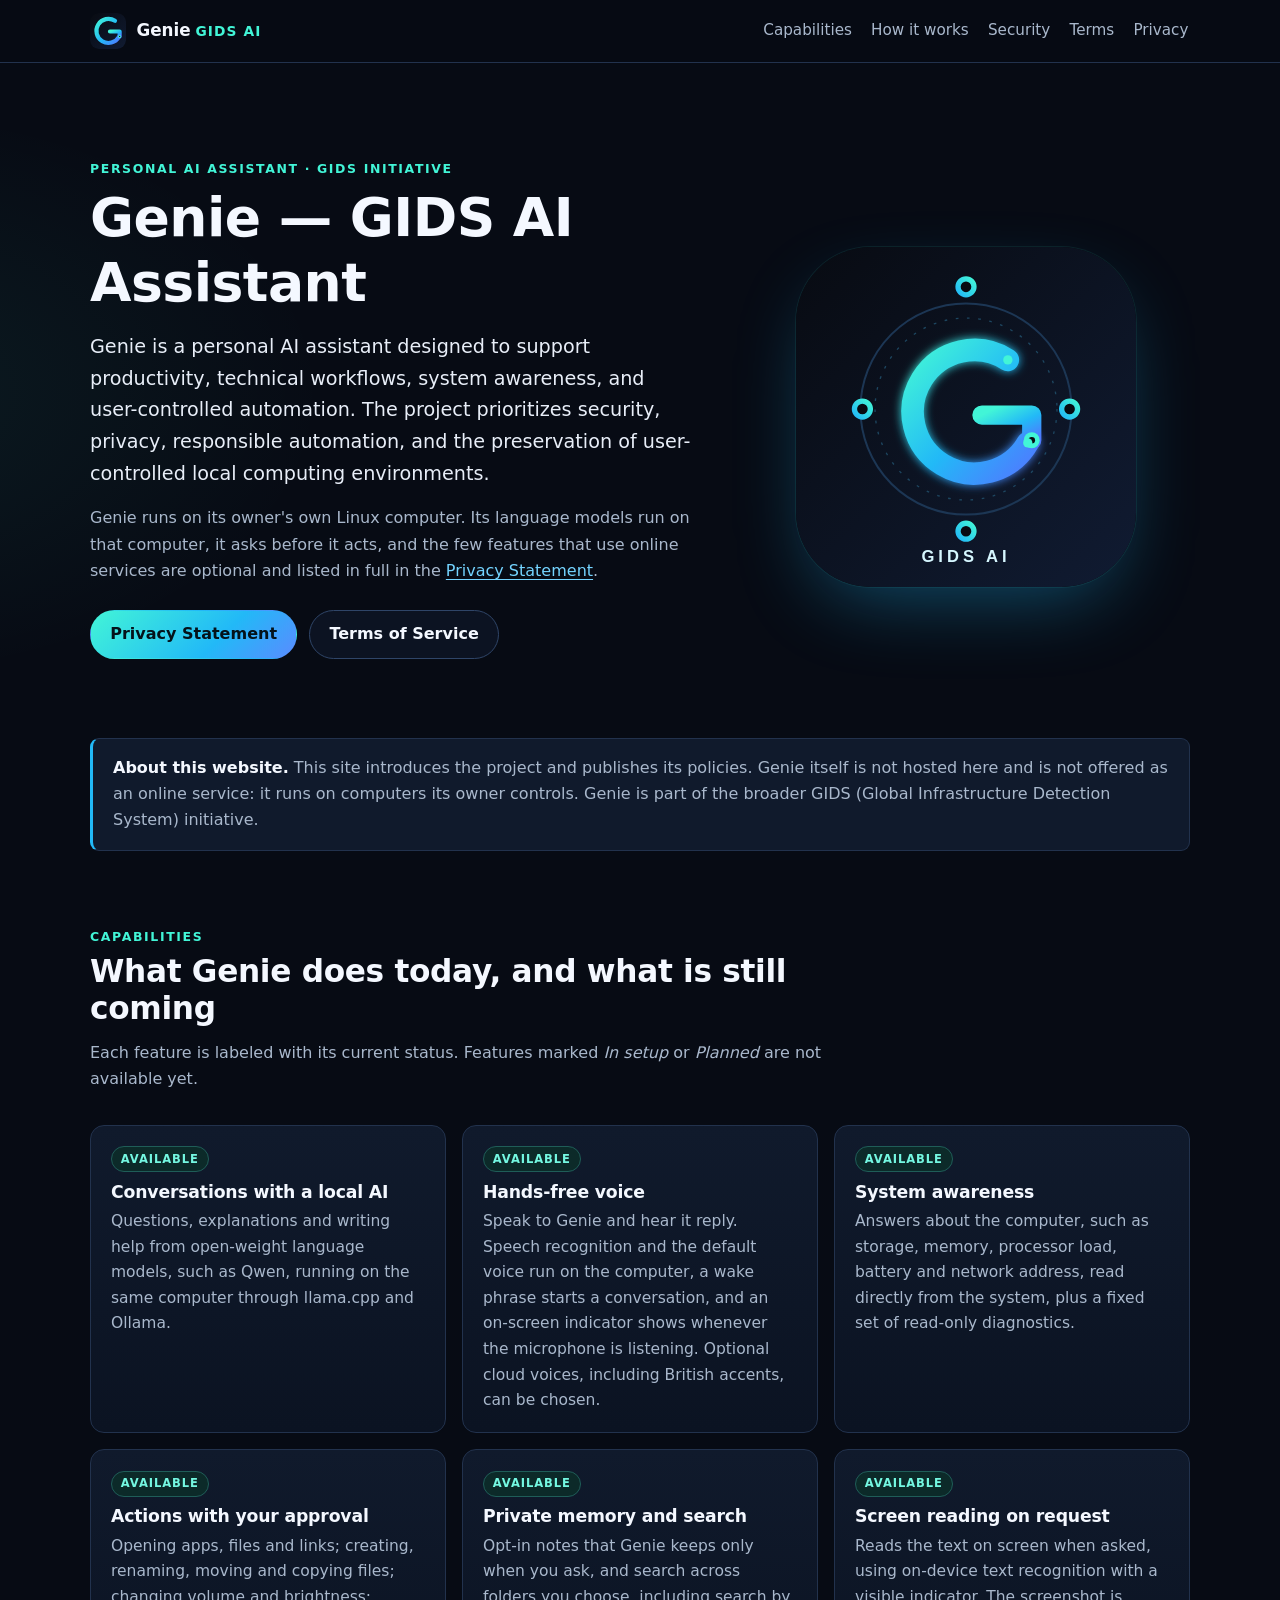
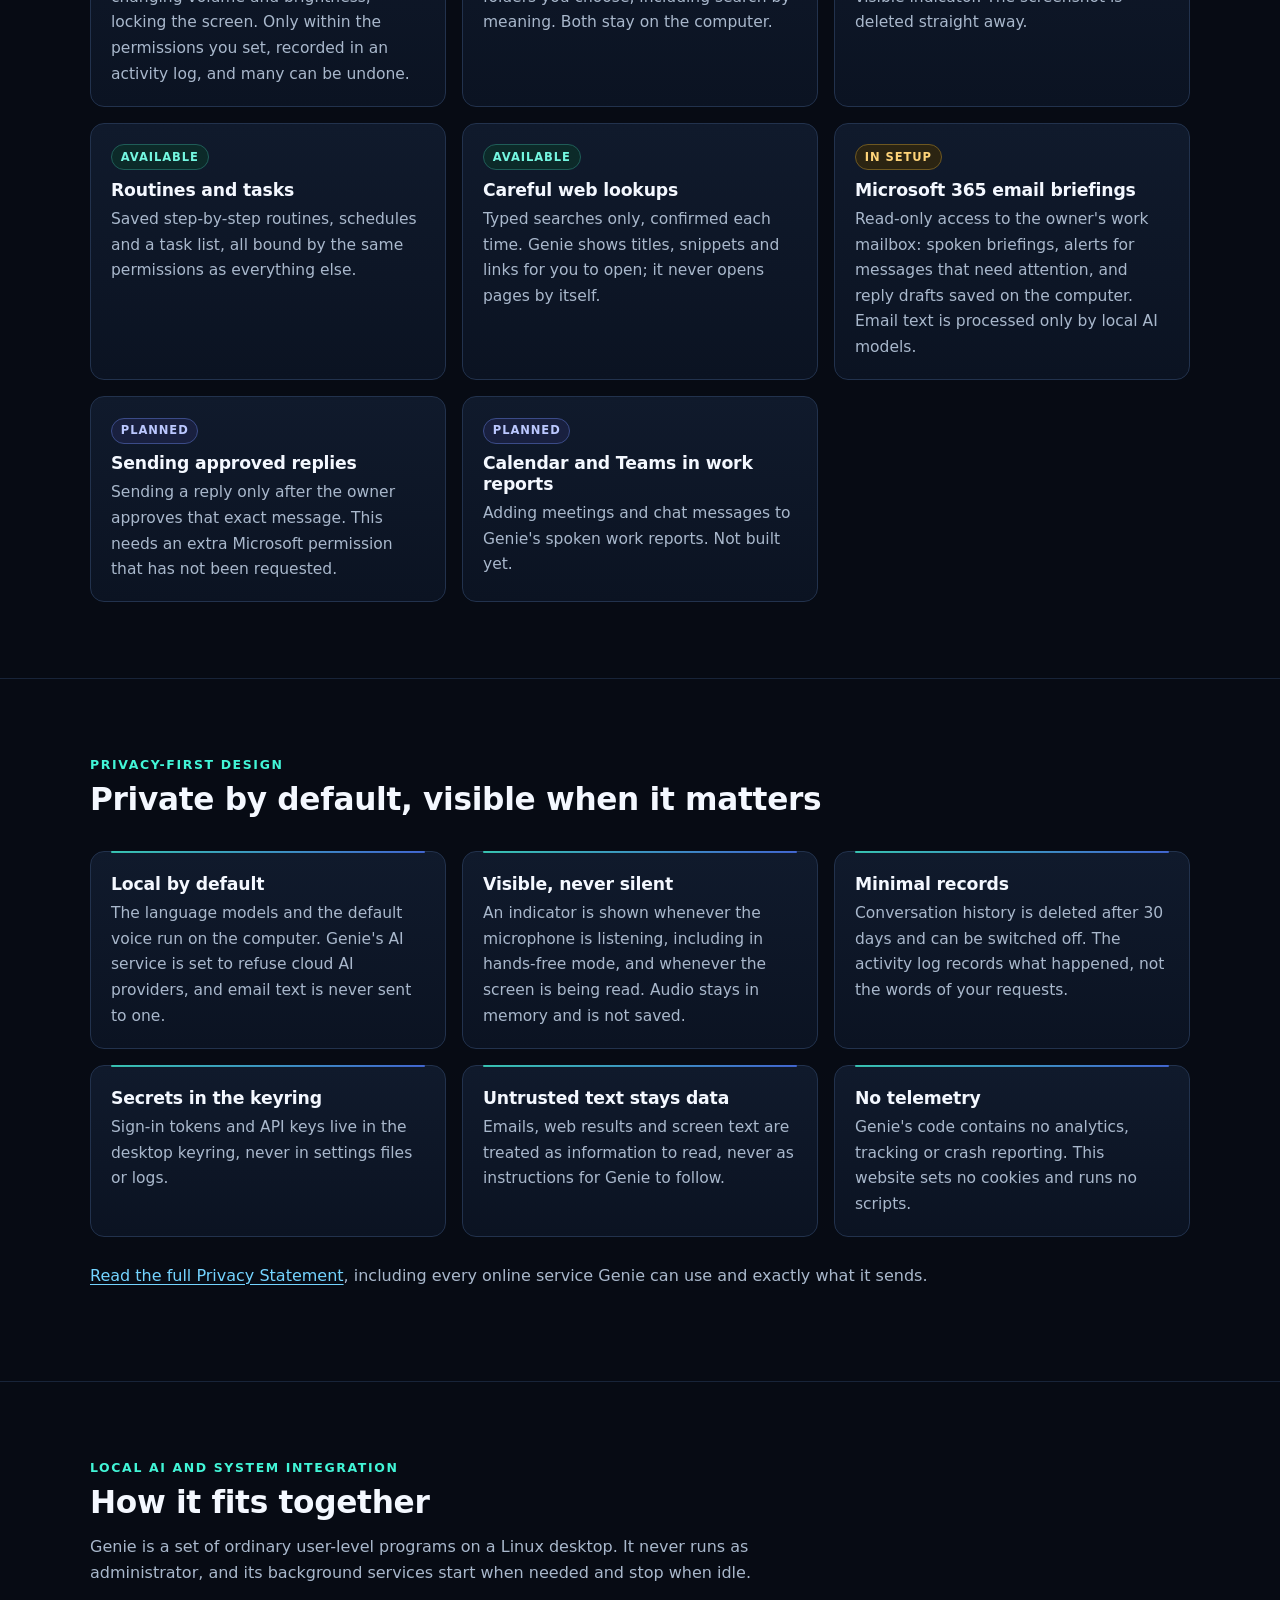
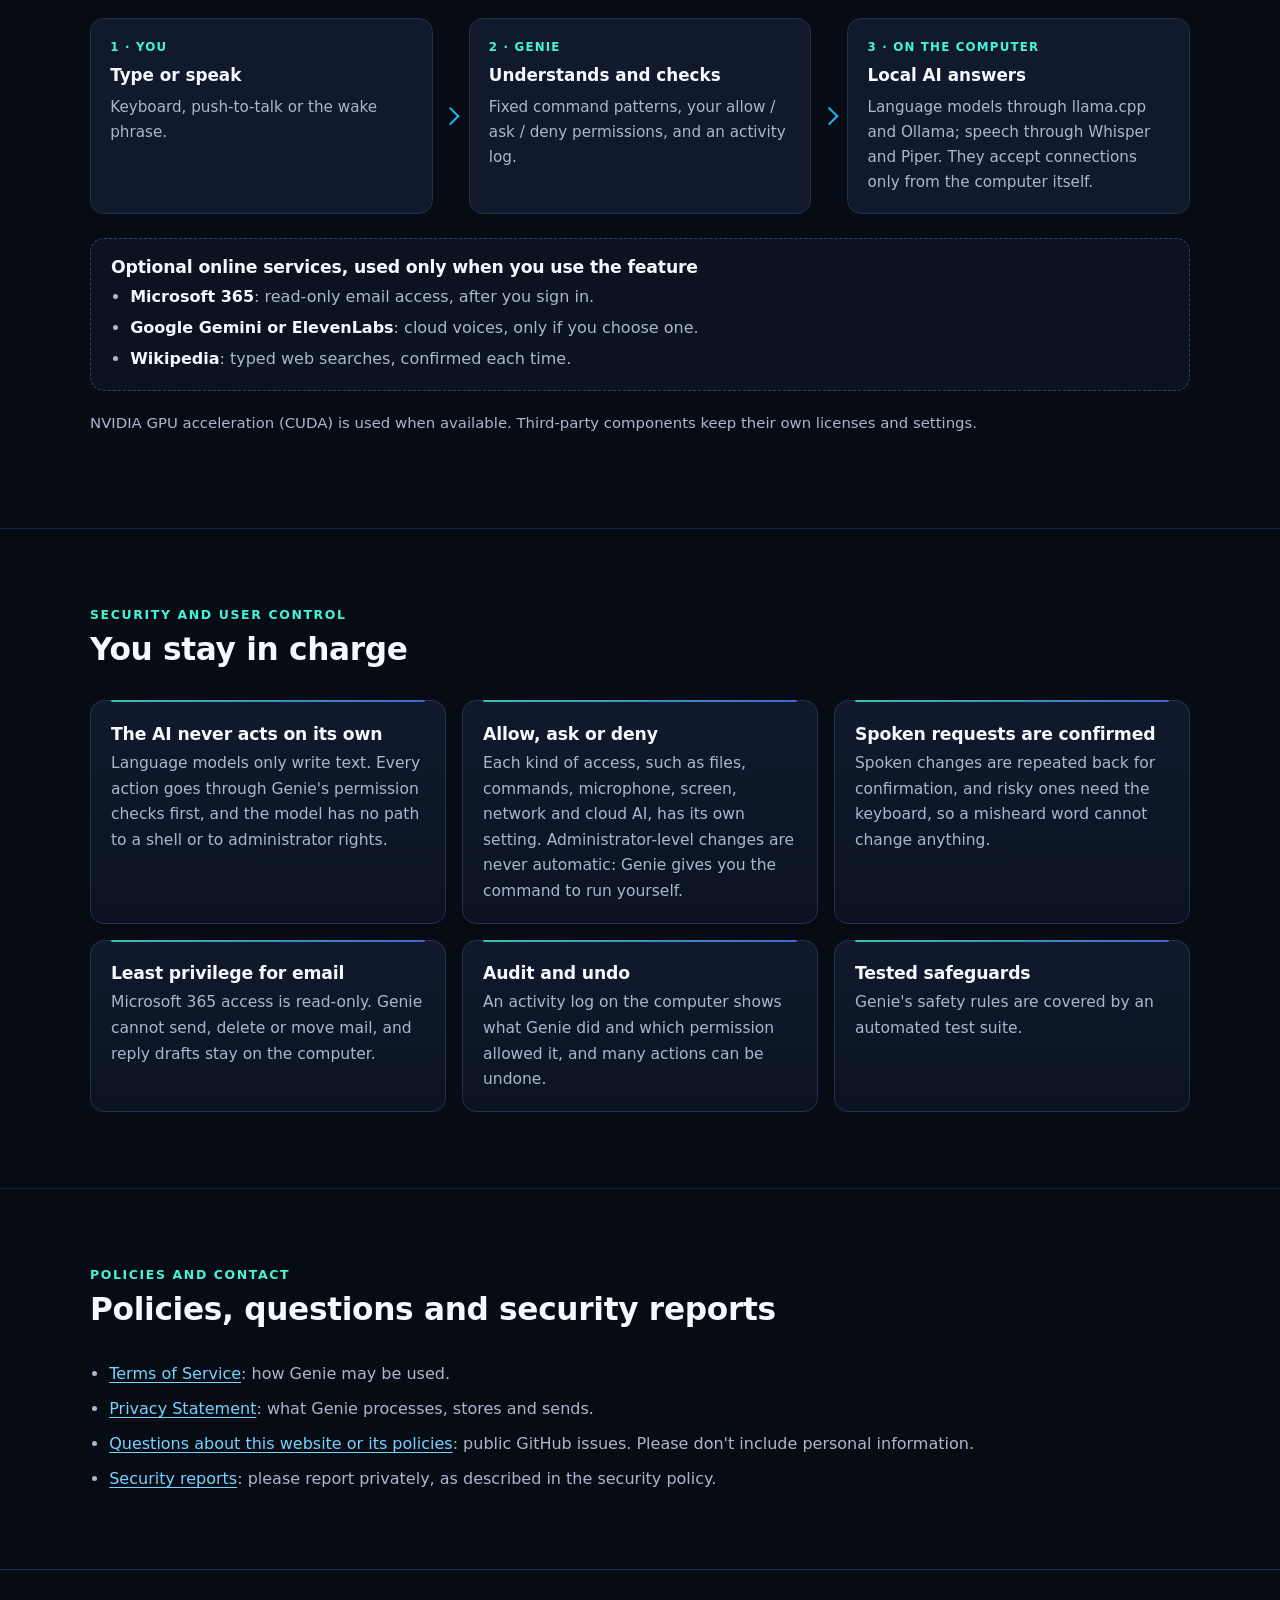
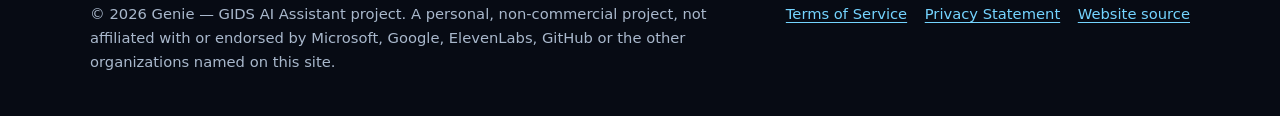
==== index.html @ 643828d6 "Add the Genie — GIDS AI Assistant website Homepage, Terms of Service and Privacy Statement for the B" ====
<!doctype html>
<html lang="en">
<head>
<meta charset="utf-8">
<meta name="viewport" content="width=device-width, initial-scale=1">
<meta http-equiv="Content-Security-Policy" content="default-src 'none'; style-src 'self'; img-src 'self'; base-uri 'none'; form-action 'none'; upgrade-insecure-requests">
<meta name="referrer" content="no-referrer">
<title>Genie — GIDS AI Assistant</title>
<meta name="description" content="Genie is a personal, privacy-first AI assistant that runs on its owner's own computer, with local AI models and user-controlled automation. Part of the GIDS initiative.">
<meta name="color-scheme" content="dark">
<meta name="theme-color" content="#070b14">
<link rel="icon" href="assets/favicon.svg" type="image/svg+xml">
<link rel="icon" href="assets/favicon-32.png" type="image/png" sizes="32x32">
<link rel="apple-touch-icon" href="assets/apple-touch-icon.png">
<link rel="stylesheet" href="assets/site.css">
</head>
<body>
<a class="skip-link" href="#main">Skip to content</a>

<header class="site-header">
  <div class="wrap">
    <a class="brand" href="./" aria-label="Genie — GIDS AI Assistant, home">
      <img src="assets/favicon.svg" width="36" height="36" alt="">
      <span>Genie<span class="brand-sub">GIDS AI</span></span>
    </a>
    <nav class="site-nav" aria-label="Main">
      <ul>
        <li><a href="#capabilities">Capabilities</a></li>
        <li><a href="#how-it-works">How it works</a></li>
        <li><a href="#security">Security</a></li>
        <li><a href="terms-of-service.html">Terms</a></li>
        <li><a href="privacy-statement.html">Privacy</a></li>
      </ul>
    </nav>
  </div>
</header>

<main id="main">
  <section class="hero" aria-labelledby="page-title">
    <div class="wrap">
      <div class="hero-copy">
        <p class="eyebrow">Personal AI assistant · GIDS initiative</p>
        <h1 id="page-title">Genie — GIDS AI Assistant</h1>
        <p class="lead">Genie is a personal AI assistant designed to support productivity, technical workflows, system awareness, and user-controlled automation. The project prioritizes security, privacy, responsible automation, and the preservation of user-controlled local computing environments.</p>
        <p>Genie runs on its owner's own Linux computer. Its language models run on that computer, it asks before it acts, and the few features that use online services are optional and listed in full in the <a href="privacy-statement.html">Privacy Statement</a>.</p>
        <p class="hero-actions">
          <a class="btn btn-primary" href="privacy-statement.html">Privacy Statement</a>
          <a class="btn btn-secondary" href="terms-of-service.html">Terms of Service</a>
        </p>
      </div>
      <div class="hero-art">
        <img src="assets/genie-gidsai-logo.svg" width="512" height="512" alt="Genie GIDS AI logo: a glowing cyan-to-blue letter G inside a circuit ring, above the words GIDS AI">
      </div>
    </div>
  </section>

  <div class="wrap">
    <p class="notice" role="note"><strong>About this website.</strong> This site introduces the project and publishes its policies. Genie itself is not hosted here and is not offered as an online service: it runs on computers its owner controls. Genie is part of the broader GIDS (Global Infrastructure Detection System) initiative.</p>
  </div>

  <section class="section" id="capabilities" aria-labelledby="capabilities-title">
    <div class="wrap">
      <div class="section-head">
        <p class="eyebrow">Capabilities</p>
        <h2 id="capabilities-title">What Genie does today, and what is still coming</h2>
        <p>Each feature is labeled with its current status. Features marked <em>In setup</em> or <em>Planned</em> are not available yet.</p>
      </div>
      <ul class="cards">
        <li class="card">
          <span class="status status-available">Available</span>
          <h3>Conversations with a local AI</h3>
          <p>Questions, explanations and writing help from open-weight language models, such as Qwen, running on the same computer through llama.cpp and Ollama.</p>
        </li>
        <li class="card">
          <span class="status status-available">Available</span>
          <h3>Hands-free voice</h3>
          <p>Speak to Genie and hear it reply. Speech recognition and the default voice run on the computer, a wake phrase starts a conversation, and an on-screen indicator shows whenever the microphone is listening. Optional cloud voices, including British accents, can be chosen.</p>
        </li>
        <li class="card">
          <span class="status status-available">Available</span>
          <h3>System awareness</h3>
          <p>Answers about the computer, such as storage, memory, processor load, battery and network address, read directly from the system, plus a fixed set of read-only diagnostics.</p>
        </li>
        <li class="card">
          <span class="status status-available">Available</span>
          <h3>Actions with your approval</h3>
          <p>Opening apps, files and links; creating, renaming, moving and copying files; changing volume and brightness; locking the screen. Only within the permissions you set, recorded in an activity log, and many can be undone.</p>
        </li>
        <li class="card">
          <span class="status status-available">Available</span>
          <h3>Private memory and search</h3>
          <p>Opt-in notes that Genie keeps only when you ask, and search across folders you choose, including search by meaning. Both stay on the computer.</p>
        </li>
        <li class="card">
          <span class="status status-available">Available</span>
          <h3>Screen reading on request</h3>
          <p>Reads the text on screen when asked, using on-device text recognition with a visible indicator. The screenshot is deleted straight away.</p>
        </li>
        <li class="card">
          <span class="status status-available">Available</span>
          <h3>Routines and tasks</h3>
          <p>Saved step-by-step routines, schedules and a task list, all bound by the same permissions as everything else.</p>
        </li>
        <li class="card">
          <span class="status status-available">Available</span>
          <h3>Careful web lookups</h3>
          <p>Typed searches only, confirmed each time. Genie shows titles, snippets and links for you to open; it never opens pages by itself.</p>
        </li>
        <li class="card">
          <span class="status status-setup">In setup</span>
          <h3>Microsoft 365 email briefings</h3>
          <p>Read-only access to the owner's work mailbox: spoken briefings, alerts for messages that need attention, and reply drafts saved on the computer. Email text is processed only by local AI models.</p>
        </li>
        <li class="card">
          <span class="status status-planned">Planned</span>
          <h3>Sending approved replies</h3>
          <p>Sending a reply only after the owner approves that exact message. This needs an extra Microsoft permission that has not been requested.</p>
        </li>
        <li class="card">
          <span class="status status-planned">Planned</span>
          <h3>Calendar and Teams in work reports</h3>
          <p>Adding meetings and chat messages to Genie's spoken work reports. Not built yet.</p>
        </li>
      </ul>
    </div>
  </section>

  <section class="section" id="privacy" aria-labelledby="privacy-title">
    <div class="wrap">
      <div class="section-head">
        <p class="eyebrow">Privacy-first design</p>
        <h2 id="privacy-title">Private by default, visible when it matters</h2>
      </div>
      <ul class="cards cards-plain">
        <li class="card">
          <h3>Local by default</h3>
          <p>The language models and the default voice run on the computer. Genie's AI service is set to refuse cloud AI providers, and email text is never sent to one.</p>
        </li>
        <li class="card">
          <h3>Visible, never silent</h3>
          <p>An indicator is shown whenever the microphone is listening, including in hands-free mode, and whenever the screen is being read. Audio stays in memory and is not saved.</p>
        </li>
        <li class="card">
          <h3>Minimal records</h3>
          <p>Conversation history is deleted after 30 days and can be switched off. The activity log records what happened, not the words of your requests.</p>
        </li>
        <li class="card">
          <h3>Secrets in the keyring</h3>
          <p>Sign-in tokens and API keys live in the desktop keyring, never in settings files or logs.</p>
        </li>
        <li class="card">
          <h3>Untrusted text stays data</h3>
          <p>Emails, web results and screen text are treated as information to read, never as instructions for Genie to follow.</p>
        </li>
        <li class="card">
          <h3>No telemetry</h3>
          <p>Genie's code contains no analytics, tracking or crash reporting. This website sets no cookies and runs no scripts.</p>
        </li>
      </ul>
      <p class="more"><a href="privacy-statement.html">Read the full Privacy Statement</a>, including every online service Genie can use and exactly what it sends.</p>
    </div>
  </section>

  <section class="section" id="how-it-works" aria-labelledby="how-title">
    <div class="wrap">
      <div class="section-head">
        <p class="eyebrow">Local AI and system integration</p>
        <h2 id="how-title">How it fits together</h2>
        <p>Genie is a set of ordinary user-level programs on a Linux desktop. It never runs as administrator, and its background services start when needed and stop when idle.</p>
      </div>
      <ol class="flow">
        <li class="flow-step">
          <span class="flow-kicker">1 · You</span>
          <strong>Type or speak</strong>
          <span class="flow-text">Keyboard, push-to-talk or the wake phrase.</span>
        </li>
        <li class="flow-step">
          <span class="flow-kicker">2 · Genie</span>
          <strong>Understands and checks</strong>
          <span class="flow-text">Fixed command patterns, your allow / ask / deny permissions, and an activity log.</span>
        </li>
        <li class="flow-step">
          <span class="flow-kicker">3 · On the computer</span>
          <strong>Local AI answers</strong>
          <span class="flow-text">Language models through llama.cpp and Ollama; speech through Whisper and Piper. They accept connections only from the computer itself.</span>
        </li>
      </ol>
      <div class="optional-services">
        <h3>Optional online services, used only when you use the feature</h3>
        <ul>
          <li><strong>Microsoft 365</strong>: read-only email access, after you sign in.</li>
          <li><strong>Google Gemini or ElevenLabs</strong>: cloud voices, only if you choose one.</li>
          <li><strong>Wikipedia</strong>: typed web searches, confirmed each time.</li>
        </ul>
      </div>
      <p class="fine">NVIDIA GPU acceleration (CUDA) is used when available. Third-party components keep their own licenses and settings.</p>
    </div>
  </section>

  <section class="section" id="security" aria-labelledby="security-title">
    <div class="wrap">
      <div class="section-head">
        <p class="eyebrow">Security and user control</p>
        <h2 id="security-title">You stay in charge</h2>
      </div>
      <ul class="cards cards-plain">
        <li class="card">
          <h3>The AI never acts on its own</h3>
          <p>Language models only write text. Every action goes through Genie's permission checks first, and the model has no path to a shell or to administrator rights.</p>
        </li>
        <li class="card">
          <h3>Allow, ask or deny</h3>
          <p>Each kind of access, such as files, commands, microphone, screen, network and cloud AI, has its own setting. Administrator-level changes are never automatic: Genie gives you the command to run yourself.</p>
        </li>
        <li class="card">
          <h3>Spoken requests are confirmed</h3>
          <p>Spoken changes are repeated back for confirmation, and risky ones need the keyboard, so a misheard word cannot change anything.</p>
        </li>
        <li class="card">
          <h3>Least privilege for email</h3>
          <p>Microsoft 365 access is read-only. Genie cannot send, delete or move mail, and reply drafts stay on the computer.</p>
        </li>
        <li class="card">
          <h3>Audit and undo</h3>
          <p>An activity log on the computer shows what Genie did and which permission allowed it, and many actions can be undone.</p>
        </li>
        <li class="card">
          <h3>Tested safeguards</h3>
          <p>Genie's safety rules are covered by an automated test suite.</p>
        </li>
      </ul>
    </div>
  </section>

  <section class="section" id="contact" aria-labelledby="contact-title">
    <div class="wrap">
      <div class="section-head">
        <p class="eyebrow">Policies and contact</p>
        <h2 id="contact-title">Policies, questions and security reports</h2>
      </div>
      <ul class="link-list">
        <li><a href="terms-of-service.html">Terms of Service</a>: how Genie may be used.</li>
        <li><a href="privacy-statement.html">Privacy Statement</a>: what Genie processes, stores and sends.</li>
        <li><a href="https://github.com/gidabytes/genie-gids-ai-site/issues">Questions about this website or its policies</a>: public GitHub issues. Please don't include personal information.</li>
        <li><a href="https://github.com/gidabytes/genie-gids-ai-site/blob/main/SECURITY.md">Security reports</a>: please report privately, as described in the security policy.</li>
      </ul>
    </div>
  </section>
</main>

<footer class="site-footer">
  <div class="wrap">
    <p>© 2026 Genie — GIDS AI Assistant project. A personal, non-commercial project, not affiliated with or endorsed by Microsoft, Google, ElevenLabs, GitHub or the other organizations named on this site.</p>
    <nav aria-label="Footer">
      <ul>
        <li><a href="terms-of-service.html">Terms of Service</a></li>
        <li><a href="privacy-statement.html">Privacy Statement</a></li>
        <li><a href="https://github.com/gidabytes/genie-gids-ai-site">Website source</a></li>
      </ul>
    </nav>
  </div>
</footer>
</body>
</html>
---- assets/site.css ----
/* Genie — GIDS AI Assistant website.
   Plain CSS: no web fonts, no external files, no scripts. Colors come from the GIDS AI logo. */

:root {
  color-scheme: dark;
  --bg: #070b14;
  --bg-raised: #0b1322;
  --surface: #101a2c;
  --surface-2: #15223a;
  --border: #22324d;
  --border-strong: #2f4568;
  --text: #e8eef8;
  --text-muted: #a9b8cc;
  --heading: #f4f8ff;
  --accent: #42f5d7;
  --accent-2: #22b9f7;
  --accent-3: #4e7bff;
  --link: #74d4ff;
  --link-hover: #b2e9ff;
  --ok-bg: #0c2a29;
  --ok-text: #74f7e1;
  --ok-border: #1f5d58;
  --setup-bg: #2b2412;
  --setup-text: #ffd479;
  --setup-border: #6e5821;
  --plan-bg: #19203f;
  --plan-text: #bcc8ff;
  --plan-border: #3b4b88;
  --radius: 14px;
  --radius-sm: 9px;
  --max: 1100px;
  --prose: 47rem;
  --font: Inter, "Segoe UI", system-ui, -apple-system, "Noto Sans", Roboto, "Helvetica Neue", Arial, sans-serif;
  --mono: ui-monospace, "JetBrains Mono", "SFMono-Regular", Menlo, Consolas, "Liberation Mono", monospace;
}

*, *::before, *::after { box-sizing: border-box; }

html { -webkit-text-size-adjust: 100%; text-size-adjust: 100%; }

body {
  margin: 0;
  min-height: 100vh;
  background-color: var(--bg);
  background-image:
    radial-gradient(1100px 560px at 85% -12%, rgba(34, 185, 247, 0.13), transparent 62%),
    radial-gradient(800px 480px at -12% 8%, rgba(66, 245, 215, 0.07), transparent 60%);
  background-repeat: no-repeat;
  color: var(--text);
  font: 400 1rem/1.65 var(--font);
  overflow-wrap: break-word;
}

img { max-width: 100%; height: auto; }

h1, h2, h3 { color: var(--heading); line-height: 1.2; letter-spacing: -0.01em; }
h1 { font-size: clamp(2.1rem, 1.35rem + 2.9vw, 3.35rem); margin: 0.4rem 0 1rem; font-weight: 800; }
h2 { font-size: clamp(1.45rem, 1.2rem + 1vw, 1.95rem); margin: 0.35rem 0 0.75rem; font-weight: 750; }
h3 { font-size: 1.08rem; margin: 0.6rem 0 0.4rem; font-weight: 700; }

p, ul, ol { margin: 0 0 1rem; }

a { color: var(--link); text-decoration-thickness: 1px; text-underline-offset: 0.18em; }
a:hover { color: var(--link-hover); }

:focus-visible { outline: 3px solid var(--accent); outline-offset: 3px; border-radius: 6px; }

code {
  font-family: var(--mono);
  font-size: 0.88em;
  background: var(--surface-2);
  border: 1px solid var(--border);
  border-radius: 6px;
  padding: 0.05em 0.35em;
  overflow-wrap: anywhere;
}

strong { color: var(--heading); }

.wrap { width: min(100% - 2rem, var(--max)); margin-inline: auto; }

.visually-hidden {
  position: absolute !important; width: 1px; height: 1px; margin: -1px; padding: 0;
  overflow: hidden; clip: rect(0 0 0 0); white-space: nowrap; border: 0;
}

.skip-link {
  position: absolute; left: 1rem; top: -4rem; z-index: 100;
  background: var(--accent); color: #04121a; font-weight: 700;
  padding: 0.55rem 0.95rem; border-radius: 8px; text-decoration: none;
}
.skip-link:focus { top: 1rem; color: #04121a; }

/* Header */
.site-header {
  position: sticky; top: 0; z-index: 10;
  background: rgba(7, 11, 20, 0.92);
  border-bottom: 1px solid var(--border);
}
@supports (backdrop-filter: blur(8px)) {
  .site-header { background: rgba(7, 11, 20, 0.78); backdrop-filter: blur(10px); }
}
.site-header .wrap {
  display: flex; flex-wrap: wrap; align-items: center; justify-content: space-between;
  gap: 0.5rem 1.5rem; padding-block: 0.7rem;
}
.brand {
  display: inline-flex; align-items: center; gap: 0.65rem;
  color: var(--heading); text-decoration: none; font-weight: 750; font-size: 1.05rem;
}
.brand img { width: 36px; height: 36px; border-radius: 9px; }
.brand-sub { color: var(--accent); font-weight: 650; font-size: 0.82em; letter-spacing: 0.08em; margin-left: 0.3rem; }
.brand:hover { color: var(--heading); }

.site-nav ul { list-style: none; margin: 0; padding: 0; display: flex; flex-wrap: wrap; gap: 0.15rem 1rem; }
.site-nav a {
  display: inline-block; padding: 0.4rem 0.1rem;
  color: var(--text-muted); text-decoration: none; font-size: 0.95rem;
  border-bottom: 2px solid transparent;
}
.site-nav a:hover { color: var(--heading); }
.site-nav a[aria-current="page"] { color: var(--heading); border-bottom-color: var(--accent); }

@media (max-width: 640px) {
  .site-header { position: static; }
}

/* Hero */
.hero { padding-block: clamp(3rem, 2rem + 5vw, 6rem) clamp(2rem, 1.5rem + 3vw, 4rem); }
.hero .wrap { display: grid; grid-template-columns: minmax(0, 1.35fr) minmax(0, 1fr); gap: 3rem; align-items: center; }
.eyebrow {
  margin: 0; font-size: 0.78rem; font-weight: 700; letter-spacing: 0.13em; text-transform: uppercase;
  color: var(--accent);
}
.lead { font-size: clamp(1.06rem, 1rem + 0.35vw, 1.2rem); color: var(--text); max-width: 42rem; }
.hero-copy > p:not(.eyebrow):not(.lead):not(.hero-actions) { color: var(--text-muted); max-width: 42rem; }
.hero-actions { display: flex; flex-wrap: wrap; gap: 0.75rem; margin-top: 1.6rem; }
.hero-art img {
  display: block; width: 100%; max-width: 340px; margin-inline: auto;
  border-radius: 22%;
  box-shadow: 0 28px 80px -24px rgba(34, 185, 247, 0.42), 0 0 0 1px rgba(66, 245, 215, 0.08);
}
@media (max-width: 860px) {
  .hero .wrap { grid-template-columns: minmax(0, 1fr); gap: 2rem; }
  .hero-art { order: -1; }
  .hero-art img { max-width: 200px; margin-inline: 0; }
}

/* Buttons */
.btn {
  display: inline-flex; align-items: center; justify-content: center;
  min-height: 44px; padding: 0.65rem 1.2rem; border-radius: 999px;
  font-weight: 650; text-decoration: none; border: 1px solid transparent;
}
.btn-primary {
  color: #04121a;
  background: linear-gradient(135deg, var(--accent) 0%, var(--accent-2) 62%, #5a8bff 100%);
}
.btn-primary:hover { color: #04121a; filter: brightness(1.08); }
.btn-secondary { color: var(--heading); border-color: var(--border-strong); background: rgba(16, 26, 44, 0.6); }
.btn-secondary:hover { color: var(--heading); border-color: var(--accent-2); }

@media (prefers-reduced-motion: no-preference) {
  .btn, .site-nav a, .card { transition: border-color 0.15s ease, color 0.15s ease, filter 0.15s ease; }
}

/* Notices */
.notice {
  margin: 0; padding: 1rem 1.25rem;
  background: var(--surface); border: 1px solid var(--border); border-left: 3px solid var(--accent-2);
  border-radius: var(--radius-sm); color: var(--text-muted);
}
.notice strong { color: var(--heading); }
.notice-draft { border-left-color: var(--setup-text); background: #19170f; }
.notice-draft p { margin: 0 0 0.5rem; }
.notice-draft p:last-child { margin: 0; }

/* Sections */
.section { padding-block: clamp(2.75rem, 2rem + 3.5vw, 4.75rem); }
.section + .section { border-top: 1px solid rgba(34, 50, 77, 0.65); }
.section-head { max-width: 47rem; margin-bottom: 2rem; }
.section-head p:not(.eyebrow) { color: var(--text-muted); }
.more { margin-top: 1.6rem; color: var(--text-muted); }

/* Cards */
.cards {
  list-style: none; margin: 0; padding: 0;
  display: grid; gap: 1rem;
  grid-template-columns: repeat(auto-fill, minmax(min(100%, 290px), 1fr));
}
.card {
  position: relative;
  background: linear-gradient(180deg, var(--surface) 0%, var(--bg-raised) 100%);
  border: 1px solid var(--border); border-radius: var(--radius);
  padding: 1.2rem 1.25rem 1.15rem;
}
.card:hover { border-color: var(--border-strong); }
.card p { margin: 0; color: var(--text-muted); font-size: 0.97rem; }
.cards-plain .card::before {
  content: ""; position: absolute; left: 1.25rem; right: 1.25rem; top: -1px; height: 2px;
  background: linear-gradient(90deg, var(--accent), var(--accent-3)); border-radius: 2px; opacity: 0.75;
}
.cards-plain .card h3 { margin-top: 0.2rem; }

.status {
  display: inline-block; font-size: 0.72rem; font-weight: 750; letter-spacing: 0.08em; text-transform: uppercase;
  padding: 0.16rem 0.55rem; border-radius: 999px; border: 1px solid;
}
.status-available { color: var(--ok-text); background: var(--ok-bg); border-color: var(--ok-border); }
.status-setup { color: var(--setup-text); background: var(--setup-bg); border-color: var(--setup-border); }
.status-planned { color: var(--plan-text); background: var(--plan-bg); border-color: var(--plan-border); }

/* How it works */
.flow {
  list-style: none; margin: 0; padding: 0;
  display: grid; gap: 2.25rem; grid-template-columns: repeat(3, minmax(0, 1fr));
}
.flow-step {
  position: relative; display: flex; flex-direction: column; gap: 0.3rem;
  background: var(--surface); border: 1px solid var(--border); border-radius: var(--radius);
  padding: 1.15rem 1.2rem;
}
.flow-step strong { font-size: 1.05rem; }
.flow-step .flow-text { color: var(--text-muted); font-size: 0.95rem; }
.flow-kicker { font-size: 0.74rem; font-weight: 750; letter-spacing: 0.1em; text-transform: uppercase; color: var(--accent); }
.flow-step + .flow-step::before {
  content: ""; position: absolute; top: 50%; left: -1.6rem; width: 0.8rem; height: 0.8rem;
  border-top: 2px solid var(--accent-2); border-right: 2px solid var(--accent-2);
  transform: translateY(-50%) rotate(45deg);
}
@media (max-width: 760px) {
  .flow { grid-template-columns: minmax(0, 1fr); gap: 1.9rem; }
  .flow-step + .flow-step::before { top: -1.4rem; left: 50%; transform: translateX(-50%) rotate(135deg); }
}
.optional-services {
  margin-top: 1.5rem; padding: 1.1rem 1.25rem;
  border: 1px dashed var(--border-strong); border-radius: var(--radius);
  background: rgba(16, 26, 44, 0.5);
}
.optional-services h3 { margin-top: 0; }
.optional-services ul { margin: 0; padding-left: 1.2rem; color: var(--text-muted); }
.optional-services li + li { margin-top: 0.3rem; }
.fine { margin-top: 1.25rem; color: var(--text-muted); font-size: 0.93rem; }

.link-list { margin: 0; padding-left: 1.2rem; color: var(--text-muted); }
.link-list li + li { margin-top: 0.55rem; }

/* Policy documents */
.doc { max-width: var(--prose); margin-inline: auto; padding-block: clamp(2rem, 1.5rem + 2vw, 3rem) 4rem; }
.doc h1 { font-size: clamp(1.9rem, 1.45rem + 1.7vw, 2.65rem); margin-top: 0.3rem; }
.doc h2 { margin-top: 2.6rem; font-size: 1.32rem; scroll-margin-top: 5rem; }
.doc h3 { margin-top: 1.6rem; }
.doc li + li { margin-top: 0.35rem; }
.doc-meta { color: var(--text-muted); font-size: 0.95rem; margin-bottom: 1.5rem; }
.doc .notice { margin-bottom: 1.75rem; }
.toc {
  background: var(--surface); border: 1px solid var(--border); border-radius: var(--radius);
  padding: 1rem 1.25rem 0.6rem; margin-bottom: 1rem;
}
.toc h2 { margin: 0 0 0.4rem; font-size: 1rem; }
.toc ol { margin: 0 0 0.4rem; padding-left: 1.3rem; columns: 2 15rem; column-gap: 2rem; }
.toc li { break-inside: avoid; }
.summary { background: var(--surface); border: 1px solid var(--border); border-radius: var(--radius); padding: 1.1rem 1.25rem 0.4rem; margin-bottom: 1rem; }
.summary h2 { margin-top: 0; font-size: 1.15rem; }
.review-flag {
  display: inline-block; font-size: 0.7rem; font-weight: 750; letter-spacing: 0.06em; text-transform: uppercase;
  color: var(--setup-text); background: var(--setup-bg); border: 1px solid var(--setup-border);
  border-radius: 999px; padding: 0.08rem 0.5rem; vertical-align: 0.12em;
}

.table-wrap { overflow-x: auto; margin: 1rem 0 1.25rem; border: 1px solid var(--border); border-radius: var(--radius-sm); }
table { width: 100%; border-collapse: collapse; font-size: 0.94rem; }
caption { text-align: left; padding: 0.7rem 0.85rem; color: var(--text-muted); font-size: 0.9rem; caption-side: top; }
th, td { text-align: left; vertical-align: top; padding: 0.65rem 0.85rem; border-top: 1px solid var(--border); }
thead th { background: var(--surface-2); color: var(--heading); font-weight: 650; border-top: 0; }
tbody th { color: var(--heading); font-weight: 650; }
@media (max-width: 640px) {
  table { font-size: 0.9rem; }
  th, td { padding: 0.55rem 0.6rem; min-width: 8.5rem; }
  /* Narrow screens: each row becomes a labeled card (roles in the HTML keep the table semantics). */
  .stack-table thead { position: absolute; width: 1px; height: 1px; overflow: hidden; clip: rect(0 0 0 0); white-space: nowrap; }
  .stack-table, .stack-table caption, .stack-table tbody, .stack-table tr, .stack-table th, .stack-table td { display: block; width: 100%; min-width: 0; }
  .stack-table caption { border-bottom: 1px solid var(--border); }
  .stack-table tr { padding: 0.75rem 0.85rem; border-top: 1px solid var(--border); }
  .stack-table tbody tr:first-child { border-top: 0; }
  .stack-table th, .stack-table td { padding: 0.12rem 0; border-top: 0; }
  .stack-table tbody th { font-size: 0.98rem; margin-bottom: 0.2rem; }
  .stack-table td::before { content: attr(data-label) ": "; color: var(--heading); font-weight: 650; }
}

/* Footer */
.site-footer { border-top: 1px solid var(--border); padding-block: 2rem 2.6rem; color: var(--text-muted); font-size: 0.92rem; }
.site-footer .wrap { display: flex; flex-wrap: wrap; justify-content: space-between; gap: 1rem 2rem; }
.site-footer p { margin: 0; max-width: 40rem; }
.site-footer ul { list-style: none; margin: 0; padding: 0; display: flex; flex-wrap: wrap; gap: 0.4rem 1.1rem; }

/* Print: policies print cleanly in black on white */
@media print {
  :root { --text: #000; --text-muted: #222; --heading: #000; --link: #000; --border: #999; --surface: #fff; --surface-2: #eee; }
  body { background: #fff; color: #000; }
  .site-header, .skip-link, .hero-actions, .site-footer nav { display: none; }
  .doc { max-width: none; padding: 0; }
  .notice, .notice-draft, .summary, .toc { background: #fff; border-color: #999; color: #000; }
  a { color: #000; }
}
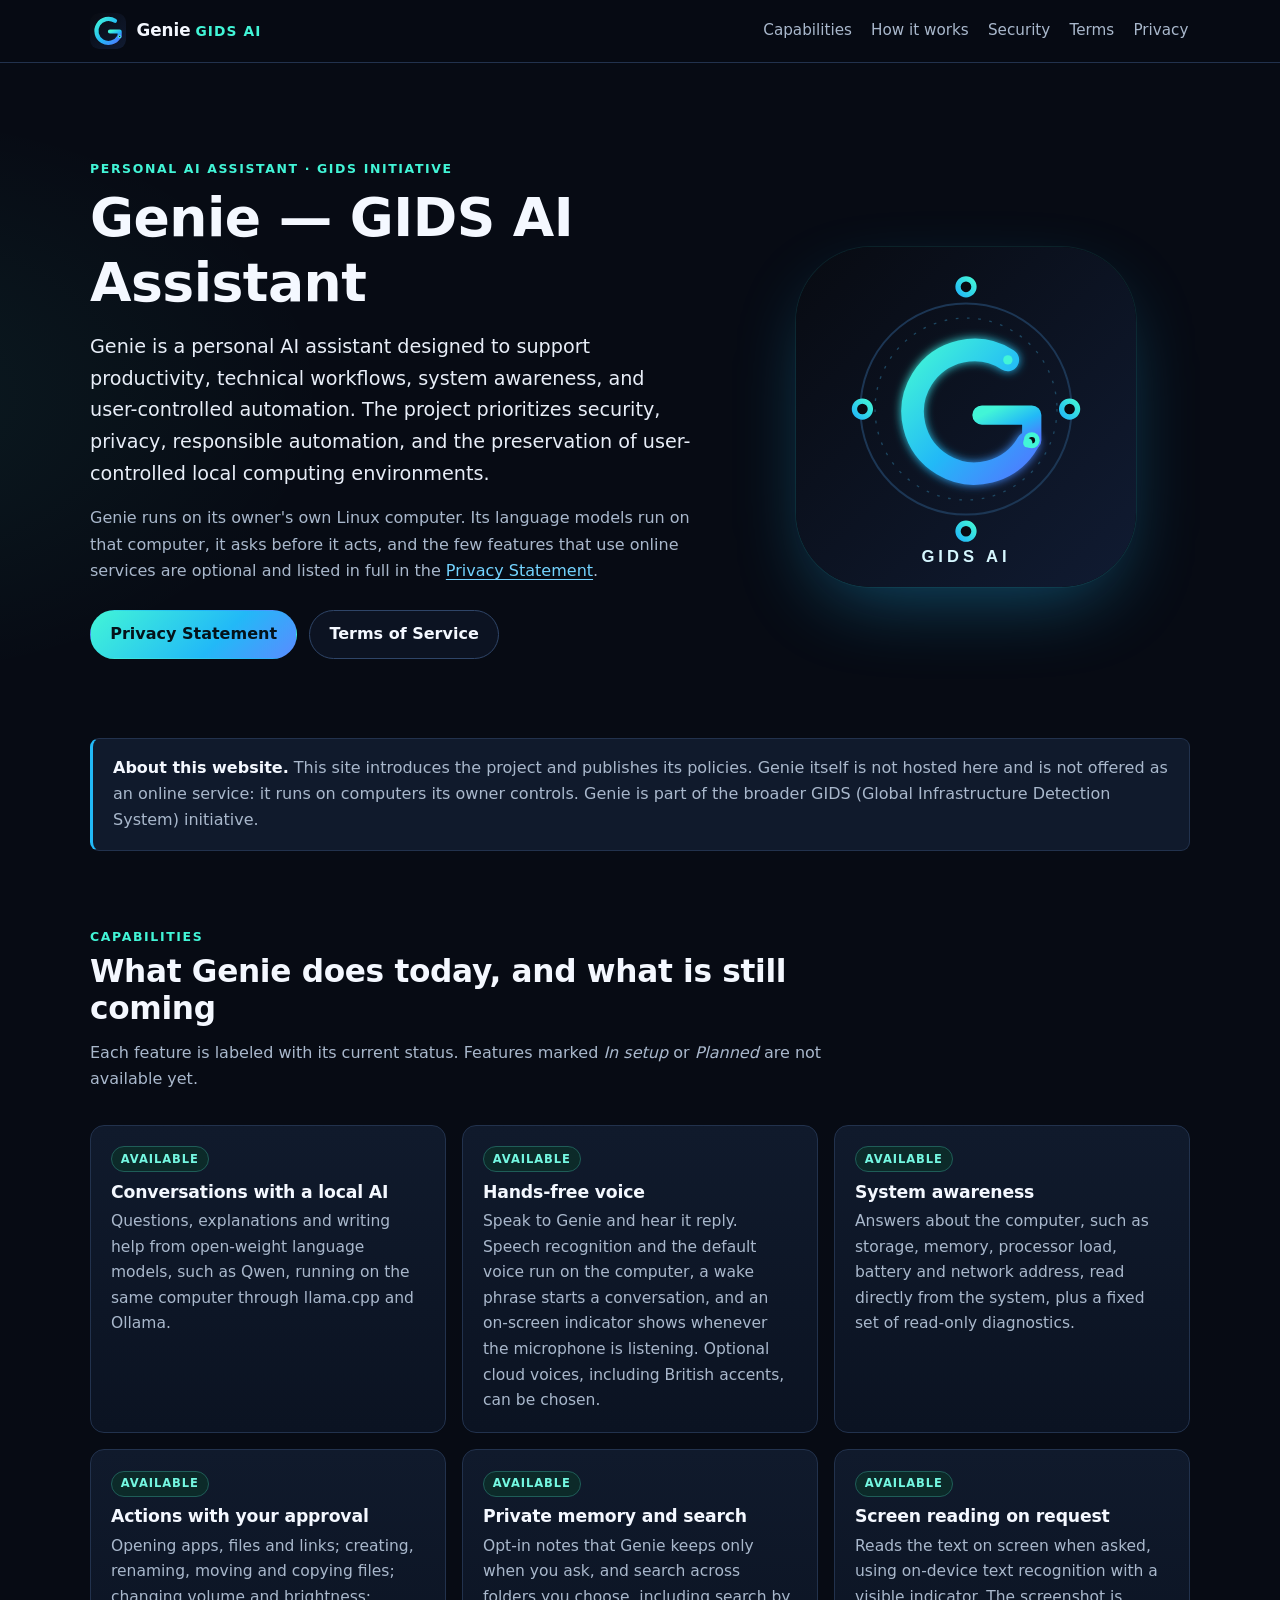
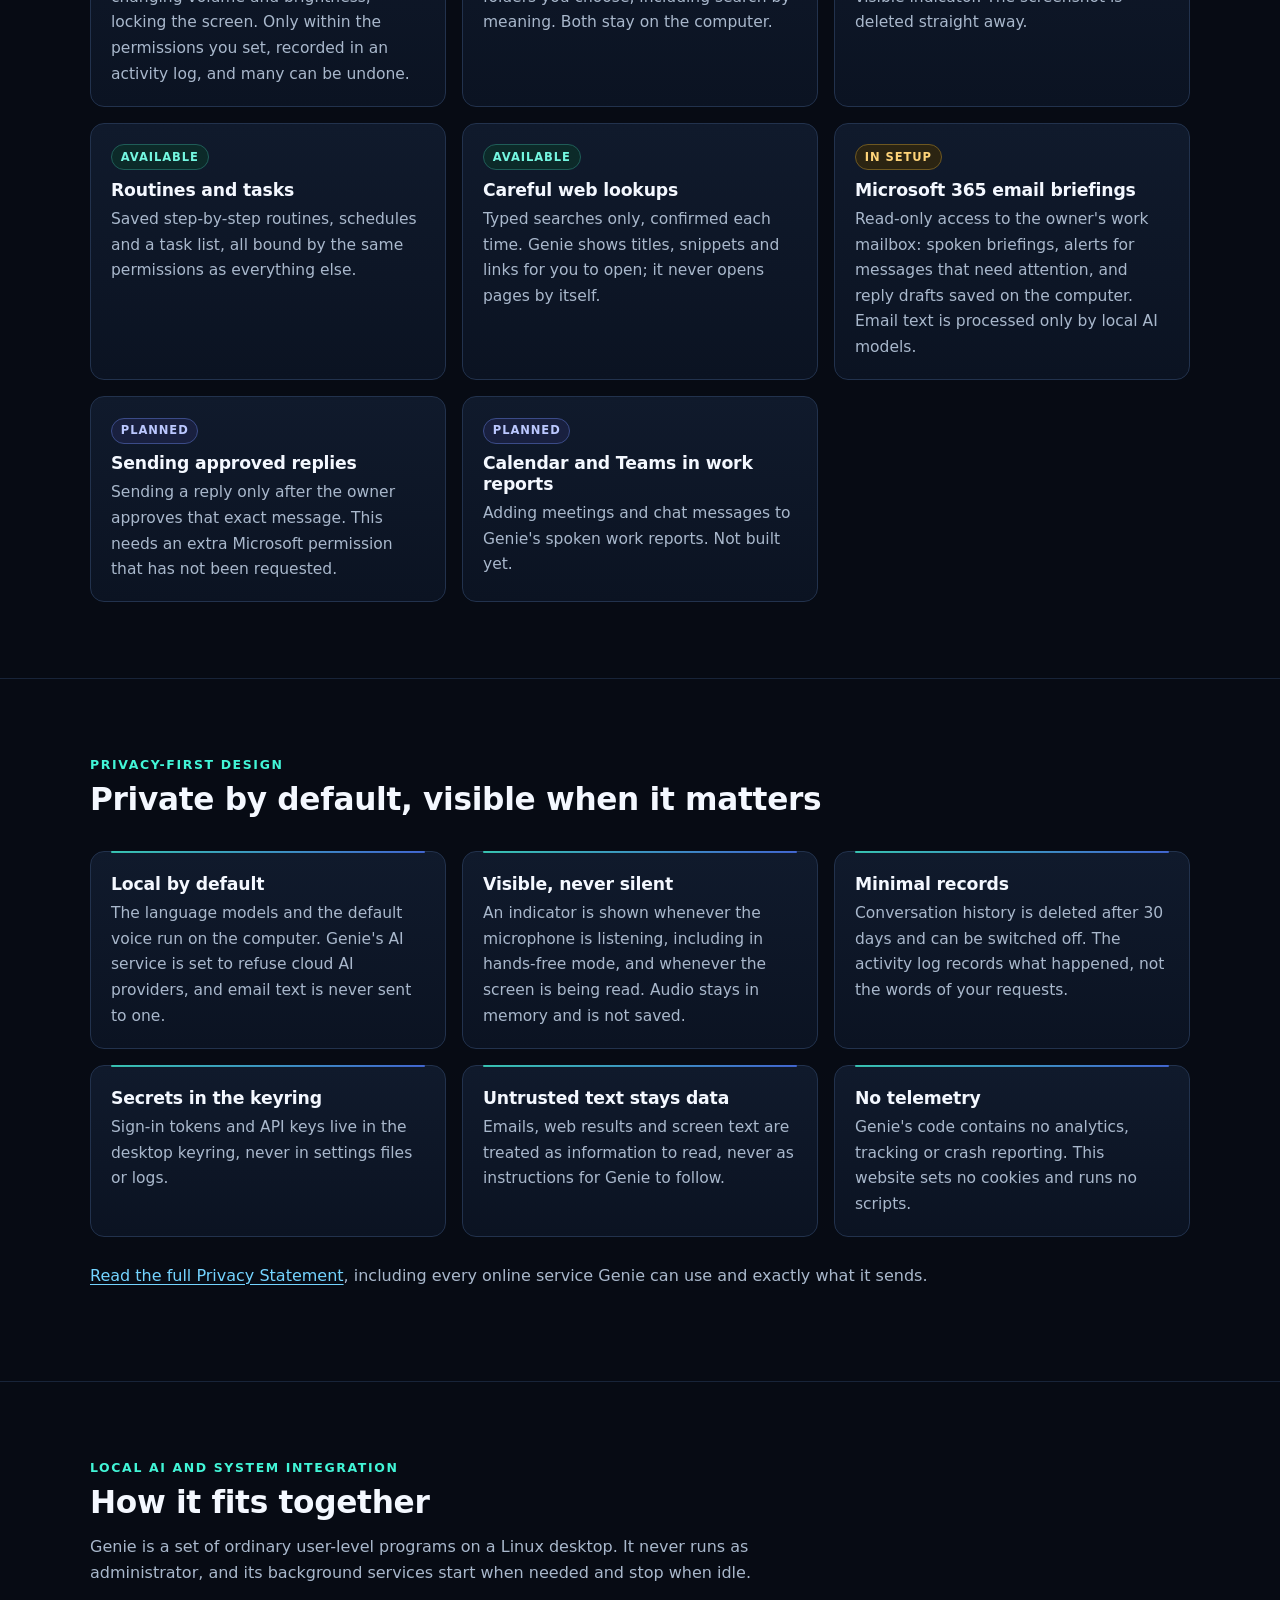
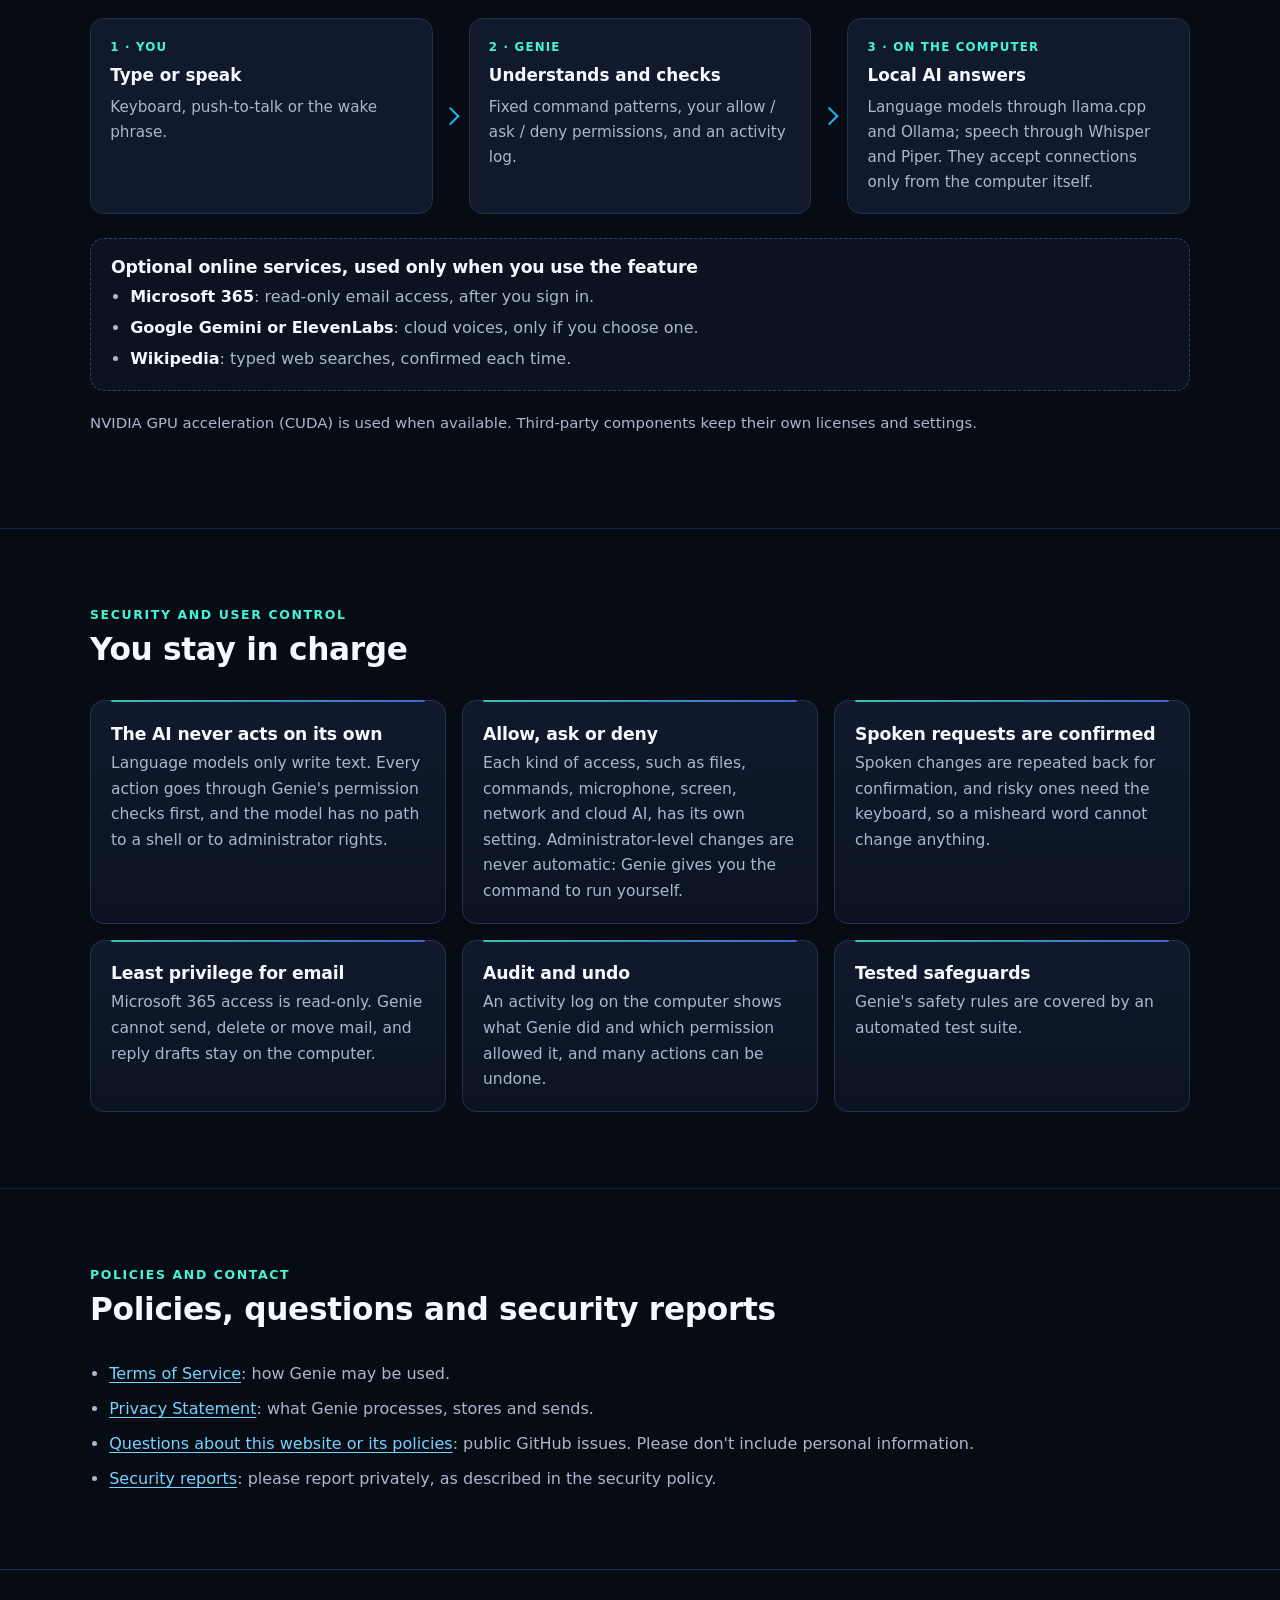
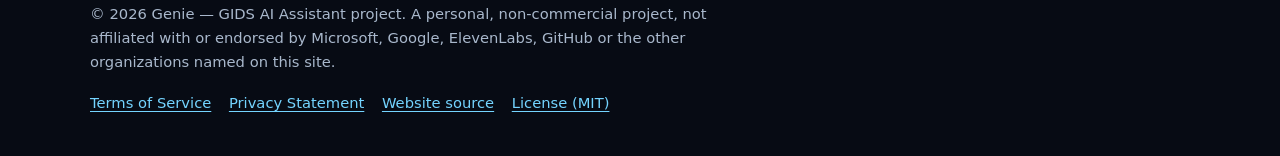
==== commit bac2778d: "Add the MIT License; keep the names and logo out of it The site's code and text are now under the MI" ====
--- a/index.html
+++ b/index.html
@@ -241,8 +241,8 @@
       <ul class="link-list">
         <li><a href="terms-of-service.html">Terms of Service</a>: how Genie may be used.</li>
         <li><a href="privacy-statement.html">Privacy Statement</a>: what Genie processes, stores and sends.</li>
-        <li><a href="https://github.com/gidabytes/genie-gids-ai-site/issues">Questions about this website or its policies</a>: public GitHub issues. Please don't include personal information.</li>
-        <li><a href="https://github.com/gidabytes/genie-gids-ai-site/blob/main/SECURITY.md">Security reports</a>: please report privately, as described in the security policy.</li>
+        <li><a href="https://github.com/gidabytes/genie-gids-ai/issues">Questions about this website or its policies</a>: public GitHub issues. Please don't include personal information.</li>
+        <li><a href="https://github.com/gidabytes/genie-gids-ai/blob/main/SECURITY.md">Security reports</a>: please report privately, as described in the security policy.</li>
       </ul>
     </div>
   </section>
@@ -255,7 +255,8 @@
       <ul>
         <li><a href="terms-of-service.html">Terms of Service</a></li>
         <li><a href="privacy-statement.html">Privacy Statement</a></li>
-        <li><a href="https://github.com/gidabytes/genie-gids-ai-site">Website source</a></li>
+        <li><a href="https://github.com/gidabytes/genie-gids-ai">Website source</a></li>
+        <li><a href="https://github.com/gidabytes/genie-gids-ai/blob/main/LICENSE">License (MIT)</a></li>
       </ul>
     </nav>
   </div>
